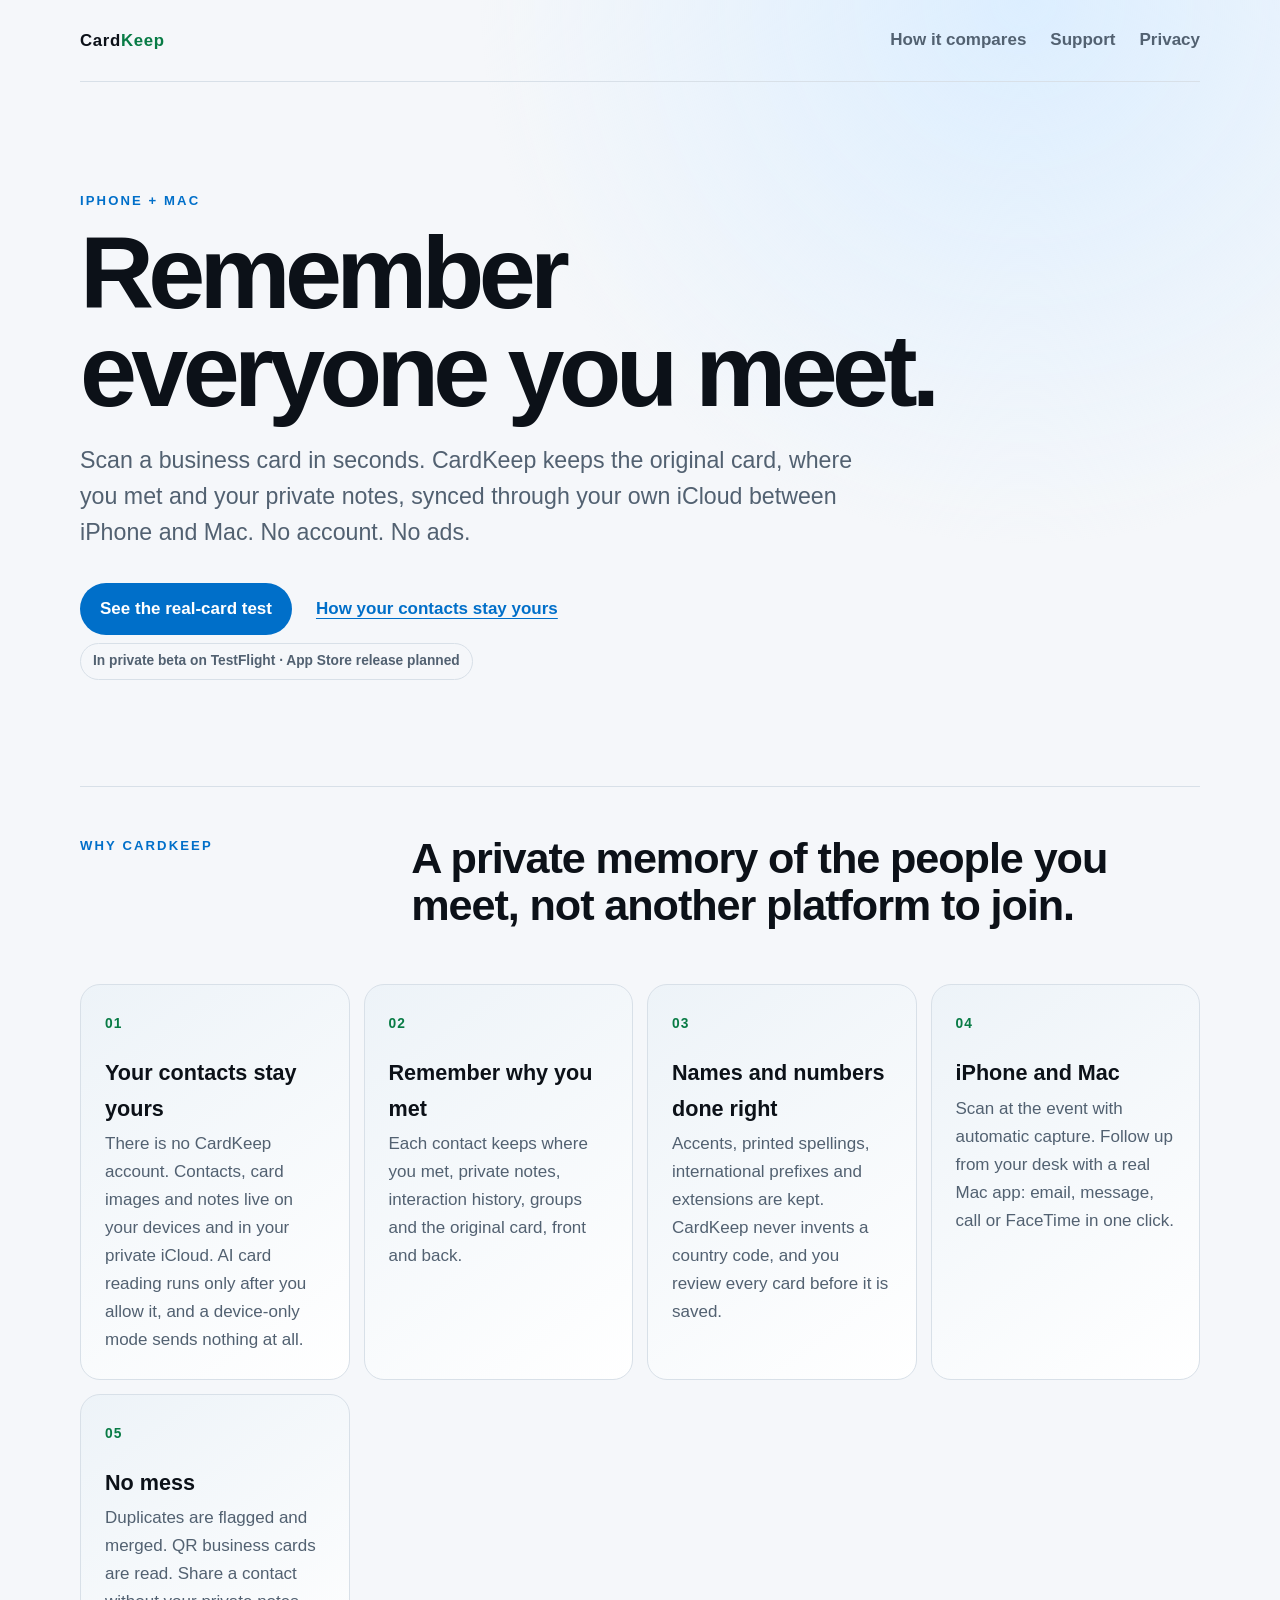
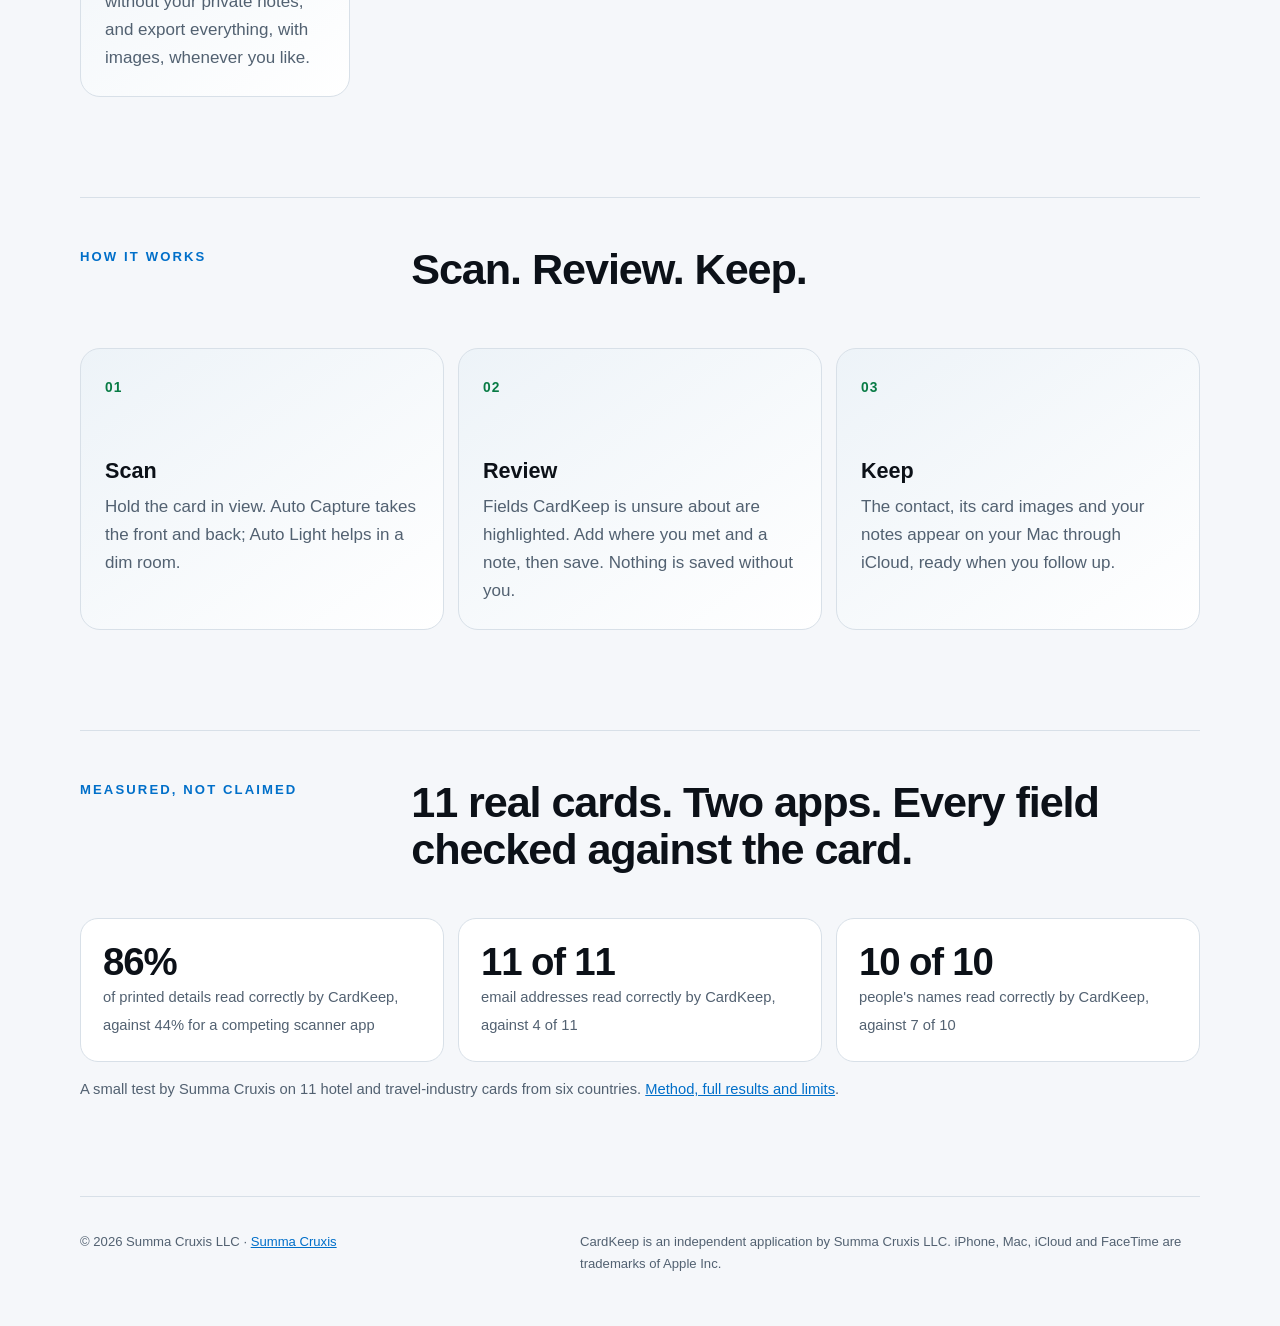
==== cardkeep/index.html @ 141b4f5b "Add CardKeep product, comparison, support and privacy pages Co-Authored-By: Claude Opus 5.5 <noreply" ====
<!doctype html>
<html lang="en">
<head>
  <meta charset="utf-8">
  <meta name="viewport" content="width=device-width, initial-scale=1">
  <meta name="description" content="CardKeep turns business cards into private, accurate contacts on iPhone and Mac, with the original card, where you met, and your notes kept in your own iCloud.">
  <title>CardKeep — Remember everyone you meet</title>
  <link rel="stylesheet" href="../styles.css">
  <link rel="stylesheet" href="cardkeep.css">
</head>
<body>
  <header class="site-header">
    <a class="wordmark" href="index.html" aria-label="CardKeep home">Card<span>Keep</span></a>
    <nav aria-label="CardKeep navigation">
      <a href="compare.html">How it compares</a>
      <a href="support.html">Support</a>
      <a href="privacy.html">Privacy</a>
    </nav>
  </header>

  <main>
    <section class="hero">
      <p class="eyebrow">iPhone + Mac</p>
      <h1>Remember everyone you meet.</h1>
      <p class="lede">Scan a business card in seconds. CardKeep keeps the original card, where you met and your private notes, synced through your own iCloud between iPhone and Mac. No account. No ads.</p>
      <div class="hero-actions">
        <a class="button" href="compare.html">See the real-card test</a>
        <a class="text-link" href="privacy.html">How your contacts stay yours</a>
      </div>
      <p class="status">In private beta on TestFlight · App Store release planned</p>
    </section>

    <section class="workflow" aria-labelledby="why-heading">
      <div class="section-heading">
        <p class="eyebrow">Why CardKeep</p>
        <h2 id="why-heading">A private memory of the people you meet, not another platform to join.</h2>
      </div>
      <div class="cards five">
        <article>
          <span class="number">01</span>
          <h3>Your contacts stay yours</h3>
          <p>There is no CardKeep account. Contacts, card images and notes live on your devices and in your private iCloud. AI card reading runs only after you allow it, and a device-only mode sends nothing at all.</p>
        </article>
        <article>
          <span class="number">02</span>
          <h3>Remember why you met</h3>
          <p>Each contact keeps where you met, private notes, interaction history, groups and the original card, front and back.</p>
        </article>
        <article>
          <span class="number">03</span>
          <h3>Names and numbers done right</h3>
          <p>Accents, printed spellings, international prefixes and extensions are kept. CardKeep never invents a country code, and you review every card before it is saved.</p>
        </article>
        <article>
          <span class="number">04</span>
          <h3>iPhone and Mac</h3>
          <p>Scan at the event with automatic capture. Follow up from your desk with a real Mac app: email, message, call or FaceTime in one click.</p>
        </article>
        <article>
          <span class="number">05</span>
          <h3>No mess</h3>
          <p>Duplicates are flagged and merged. QR business cards are read. Share a contact without your private notes, and export everything, with images, whenever you like.</p>
        </article>
      </div>
    </section>

    <section class="workflow" aria-labelledby="how-heading">
      <div class="section-heading">
        <p class="eyebrow">How it works</p>
        <h2 id="how-heading">Scan. Review. Keep.</h2>
      </div>
      <div class="cards">
        <article><span class="number">01</span><h3>Scan</h3><p>Hold the card in view. Auto Capture takes the front and back; Auto Light helps in a dim room.</p></article>
        <article><span class="number">02</span><h3>Review</h3><p>Fields CardKeep is unsure about are highlighted. Add where you met and a note, then save. Nothing is saved without you.</p></article>
        <article><span class="number">03</span><h3>Keep</h3><p>The contact, its card images and your notes appear on your Mac through iCloud, ready when you follow up.</p></article>
      </div>
    </section>

    <section class="band" aria-labelledby="test-heading">
      <div class="section-heading">
        <p class="eyebrow">Measured, not claimed</p>
        <h2 id="test-heading">11 real cards. Two apps. Every field checked against the card.</h2>
      </div>
      <div class="stat-row">
        <div class="stat"><b>86%</b><span>of printed details read correctly by CardKeep, against 44% for a competing scanner app</span></div>
        <div class="stat"><b>11 of 11</b><span>email addresses read correctly by CardKeep, against 4 of 11</span></div>
        <div class="stat"><b>10 of 10</b><span>people's names read correctly by CardKeep, against 7 of 10</span></div>
      </div>
      <p class="fine">A small test by Summa Cruxis on 11 hotel and travel-industry cards from six countries. <a href="compare.html">Method, full results and limits</a>.</p>
    </section>
  </main>

  <footer>
    <p>© 2026 Summa Cruxis LLC · <a href="../index.html">Summa Cruxis</a></p>
    <p>CardKeep is an independent application by Summa Cruxis LLC. iPhone, Mac, iCloud and FaceTime are trademarks of Apple Inc.</p>
  </footer>
</body>
</html>
---- styles.css ----
:root {
  color-scheme: light dark;
  --bg: #090b0f;
  --surface: #12161d;
  --surface-2: #1a2029;
  --text: #f5f7fa;
  --muted: #aab3c1;
  --line: #2b3441;
  --blue: #59adff;
  --green: #4ed68c;
  --max: 1120px;
  font-family: -apple-system, BlinkMacSystemFont, "SF Pro Display", "Helvetica Neue", sans-serif;
}

* { box-sizing: border-box; }
html { background: var(--bg); color: var(--text); }
body { margin: 0; min-height: 100vh; background: radial-gradient(circle at 80% 0%, #13253a 0, transparent 34rem), var(--bg); font-size: 17px; line-height: 1.65; }
a { color: var(--blue); }
.site-header, main, footer { width: min(calc(100% - 40px), var(--max)); margin-inline: auto; }
.site-header { min-height: 82px; display: flex; align-items: center; justify-content: space-between; border-bottom: 1px solid var(--line); }
.wordmark { color: var(--text); text-decoration: none; font-size: 1.05rem; font-weight: 700; letter-spacing: .04em; }
.wordmark span { color: var(--blue); }
nav { display: flex; gap: 24px; }
nav a { color: var(--muted); text-decoration: none; font-weight: 600; }
nav a:hover, nav a[aria-current="page"] { color: var(--text); }
.hero { padding: 108px 0 92px; max-width: 900px; }
.eyebrow { margin: 0 0 12px; color: var(--blue); font-size: .82rem; font-weight: 800; letter-spacing: .16em; text-transform: uppercase; }
h1 { max-width: 880px; margin: 0; font-size: clamp(3rem, 8vw, 6.5rem); line-height: .96; letter-spacing: -.055em; }
.lede { max-width: 790px; color: var(--muted); font-size: clamp(1.12rem, 2.5vw, 1.45rem); line-height: 1.55; }
.hero-actions { display: flex; align-items: center; gap: 24px; margin-top: 32px; }
.button { display: inline-block; border-radius: 999px; padding: 12px 20px; background: var(--blue); color: #05101b; text-decoration: none; font-weight: 800; }
.text-link { font-weight: 700; text-underline-offset: 4px; }
.workflow { padding: 48px 0 100px; border-top: 1px solid var(--line); }
.section-heading { display: grid; grid-template-columns: .55fr 1.45fr; gap: 32px; align-items: start; }
h2 { margin: 0 0 12px; font-size: clamp(1.7rem, 4vw, 2.7rem); line-height: 1.1; letter-spacing: -.025em; }
.cards { display: grid; grid-template-columns: repeat(3, 1fr); gap: 14px; margin-top: 42px; }
.cards article { min-height: 250px; padding: 24px; border: 1px solid var(--line); border-radius: 20px; background: linear-gradient(145deg, var(--surface-2), var(--surface)); }
.cards h3 { margin: 52px 0 4px; font-size: 1.35rem; }
.cards p { margin: 0; color: var(--muted); }
.number { color: var(--green); font-size: .86rem; font-weight: 800; letter-spacing: .08em; }
.document { max-width: 860px; padding: 82px 0 100px; }
.document h1 { font-size: clamp(2.8rem, 7vw, 5.2rem); }
.document section { margin-top: 54px; padding-top: 34px; border-top: 1px solid var(--line); }
.document li { margin: 12px 0; padding-left: 8px; }
.document strong { color: var(--text); }
.notice { margin-top: 28px; padding: 18px 20px; border-left: 4px solid var(--green); border-radius: 8px; background: var(--surface); }
details { margin-top: 12px; border: 1px solid var(--line); border-radius: 12px; background: var(--surface); padding: 14px 16px; }
summary { cursor: pointer; font-weight: 700; }
details p, .legal p { color: var(--muted); }
footer { display: flex; justify-content: space-between; gap: 30px; padding: 34px 0 52px; border-top: 1px solid var(--line); color: var(--muted); font-size: .82rem; }
footer p { max-width: 620px; margin: 0; }

@media (max-width: 760px) {
  body { font-size: 16px; }
  .site-header, main, footer { width: min(calc(100% - 28px), var(--max)); }
  .hero { padding: 70px 0 64px; }
  .hero-actions, footer { align-items: flex-start; flex-direction: column; }
  .section-heading, .cards { grid-template-columns: 1fr; }
  .cards article { min-height: 210px; }
  .cards h3 { margin-top: 34px; }
  .document { padding-top: 58px; }
}

@media (prefers-color-scheme: light) {
  :root { --bg: #f5f7fa; --surface: #fff; --surface-2: #edf3f8; --text: #0c1118; --muted: #526171; --line: #d8e0e8; --blue: #006fc9; --green: #087b45; }
  body { background: radial-gradient(circle at 80% 0%, #dceeff 0, transparent 34rem), var(--bg); }
  .button { color: #fff; }
}
---- cardkeep/cardkeep.css ----
/* CardKeep pages: extends ../styles.css. */
.wordmark span { color: var(--green); }
.status { display: inline-block; margin-top: 8px; padding: 6px 12px; border: 1px solid var(--line); border-radius: 999px; color: var(--muted); font-size: .86rem; font-weight: 700; }
.cards.five { grid-template-columns: repeat(auto-fit, minmax(230px, 1fr)); }
.cards.five article { min-height: 0; }
.cards.five h3 { margin-top: 18px; }
.band { padding: 48px 0 80px; border-top: 1px solid var(--line); }
.compare { width: 100%; border-collapse: collapse; margin-top: 28px; font-size: .95rem; }
.compare th, .compare td { padding: 12px 10px; border-bottom: 1px solid var(--line); text-align: left; vertical-align: top; }
.compare thead th { color: var(--muted); font-size: .78rem; letter-spacing: .08em; text-transform: uppercase; }
.compare td:first-child { font-weight: 700; }
.compare .us { color: var(--text); }
.compare .them { color: var(--muted); }
.table-wrap { overflow-x: auto; }
.results td.num { white-space: nowrap; font-variant-numeric: tabular-nums; }
.bar { display: block; height: 8px; margin-top: 6px; border-radius: 4px; background: var(--line); overflow: hidden; min-width: 90px; }
.bar i { display: block; height: 100%; border-radius: 4px; }
.bar.ck i { background: var(--green); }
.bar.other i { background: var(--muted); }
.stat-row { display: grid; grid-template-columns: repeat(auto-fit, minmax(200px, 1fr)); gap: 14px; margin-top: 32px; }
.stat { padding: 22px; border: 1px solid var(--line); border-radius: 18px; background: var(--surface); }
.stat b { display: block; font-size: 2.4rem; line-height: 1.1; letter-spacing: -.03em; }
.stat span { color: var(--muted); font-size: .92rem; }
.fine { color: var(--muted); font-size: .92rem; }
.steps { padding-left: 1.2rem; }
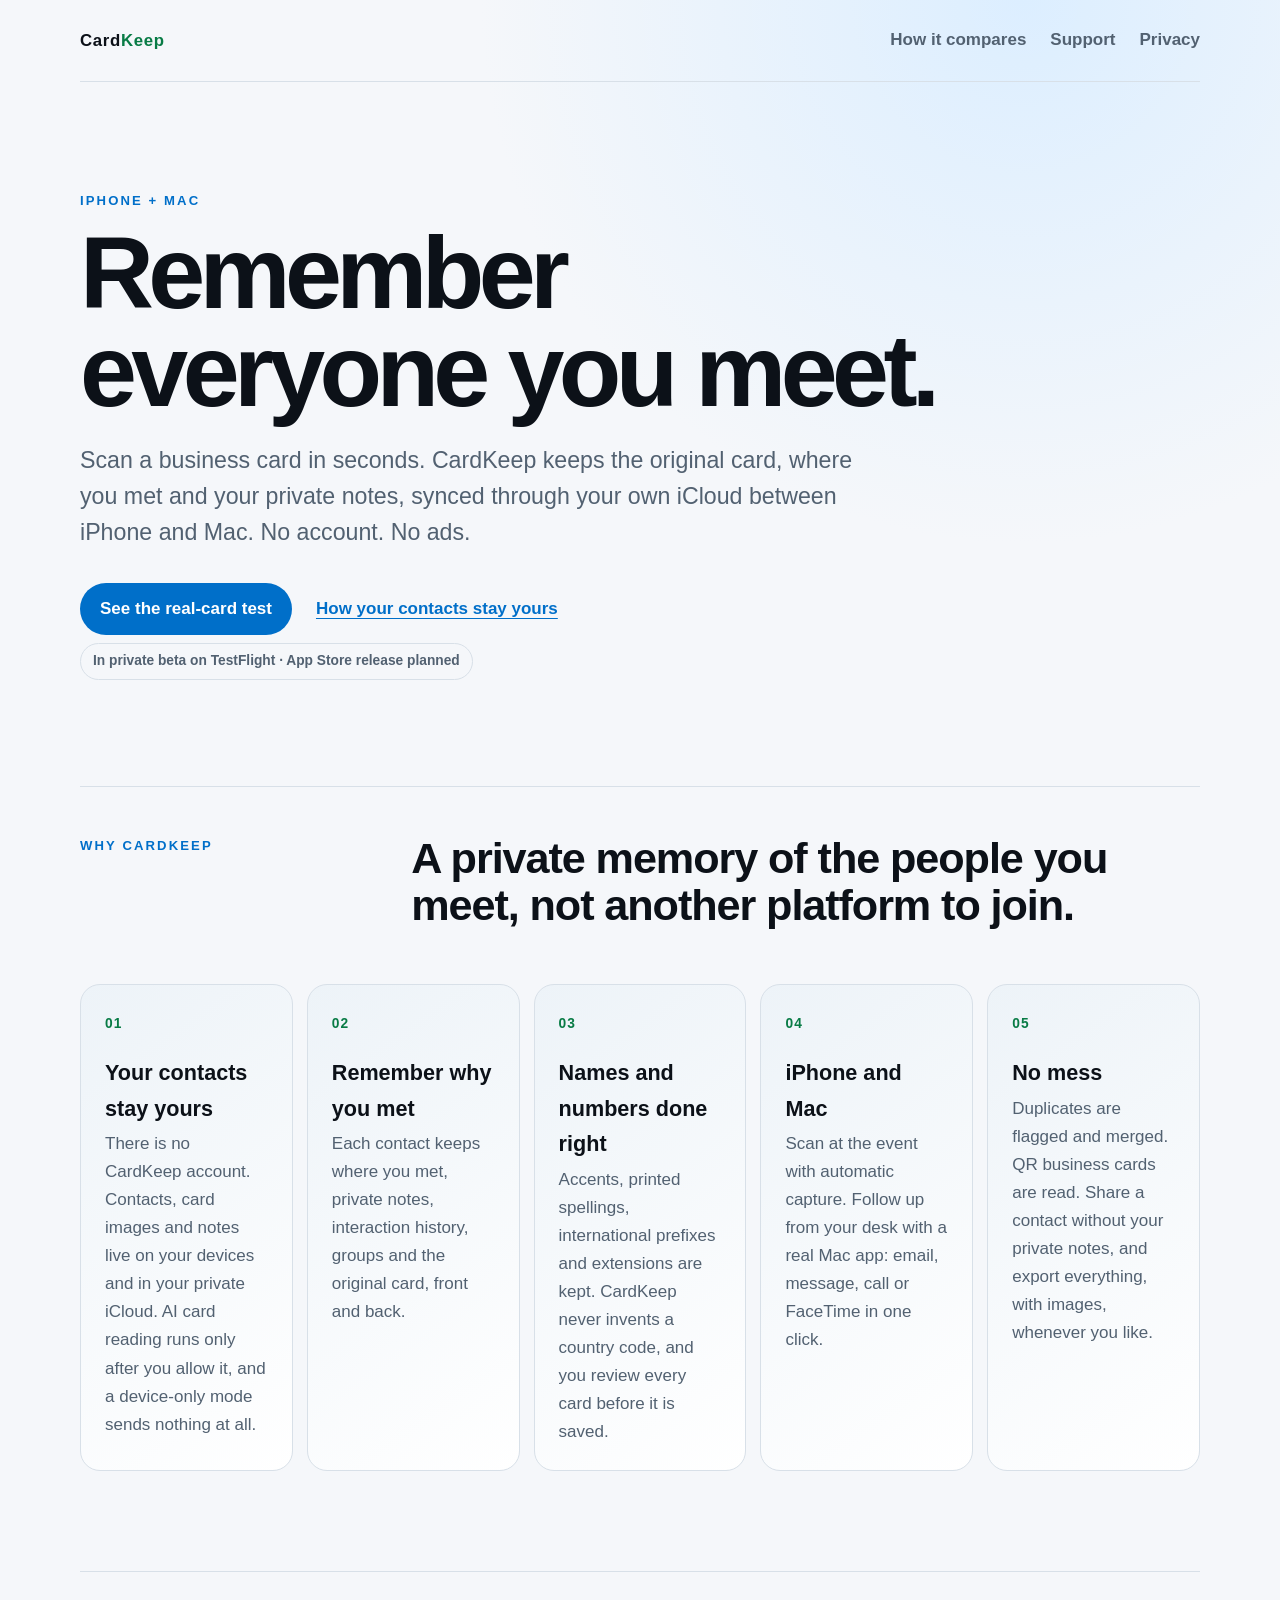
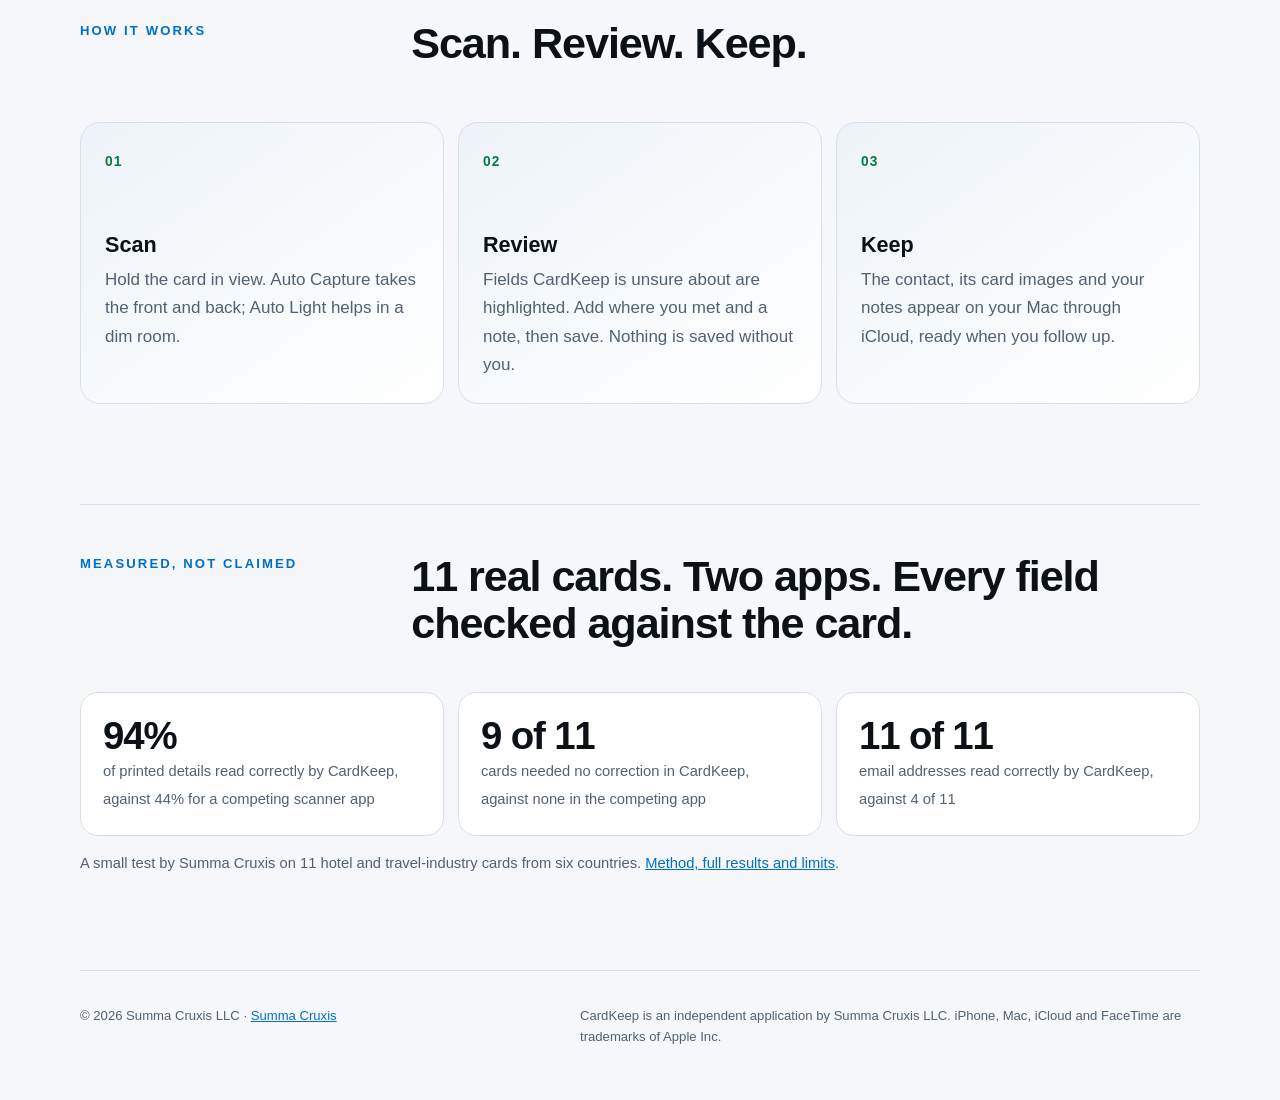
==== commit e4442450: "Show the build 289 rescan in the CardKeep comparison Co-Authored-By: Claude Opus 5.5 <noreply@anthro" ====
--- a/cardkeep/index.html
+++ b/cardkeep/index.html
@@ -82,9 +82,9 @@
         <h2 id="test-heading">11 real cards. Two apps. Every field checked against the card.</h2>
       </div>
       <div class="stat-row">
-        <div class="stat"><b>86%</b><span>of printed details read correctly by CardKeep, against 44% for a competing scanner app</span></div>
+        <div class="stat"><b>94%</b><span>of printed details read correctly by CardKeep, against 44% for a competing scanner app</span></div>
+        <div class="stat"><b>9 of 11</b><span>cards needed no correction in CardKeep, against none in the competing app</span></div>
         <div class="stat"><b>11 of 11</b><span>email addresses read correctly by CardKeep, against 4 of 11</span></div>
-        <div class="stat"><b>10 of 10</b><span>people's names read correctly by CardKeep, against 7 of 10</span></div>
       </div>
       <p class="fine">A small test by Summa Cruxis on 11 hotel and travel-industry cards from six countries. <a href="compare.html">Method, full results and limits</a>.</p>
     </section>
--- a/cardkeep/cardkeep.css
+++ b/cardkeep/cardkeep.css
@@ -1,7 +1,7 @@
 /* CardKeep pages: extends ../styles.css. */
 .wordmark span { color: var(--green); }
 .status { display: inline-block; margin-top: 8px; padding: 6px 12px; border: 1px solid var(--line); border-radius: 999px; color: var(--muted); font-size: .86rem; font-weight: 700; }
-.cards.five { grid-template-columns: repeat(auto-fit, minmax(230px, 1fr)); }
+.cards.five { grid-template-columns: repeat(auto-fit, minmax(190px, 1fr)); }
 .cards.five article { min-height: 0; }
 .cards.five h3 { margin-top: 18px; }
 .band { padding: 48px 0 80px; border-top: 1px solid var(--line); }
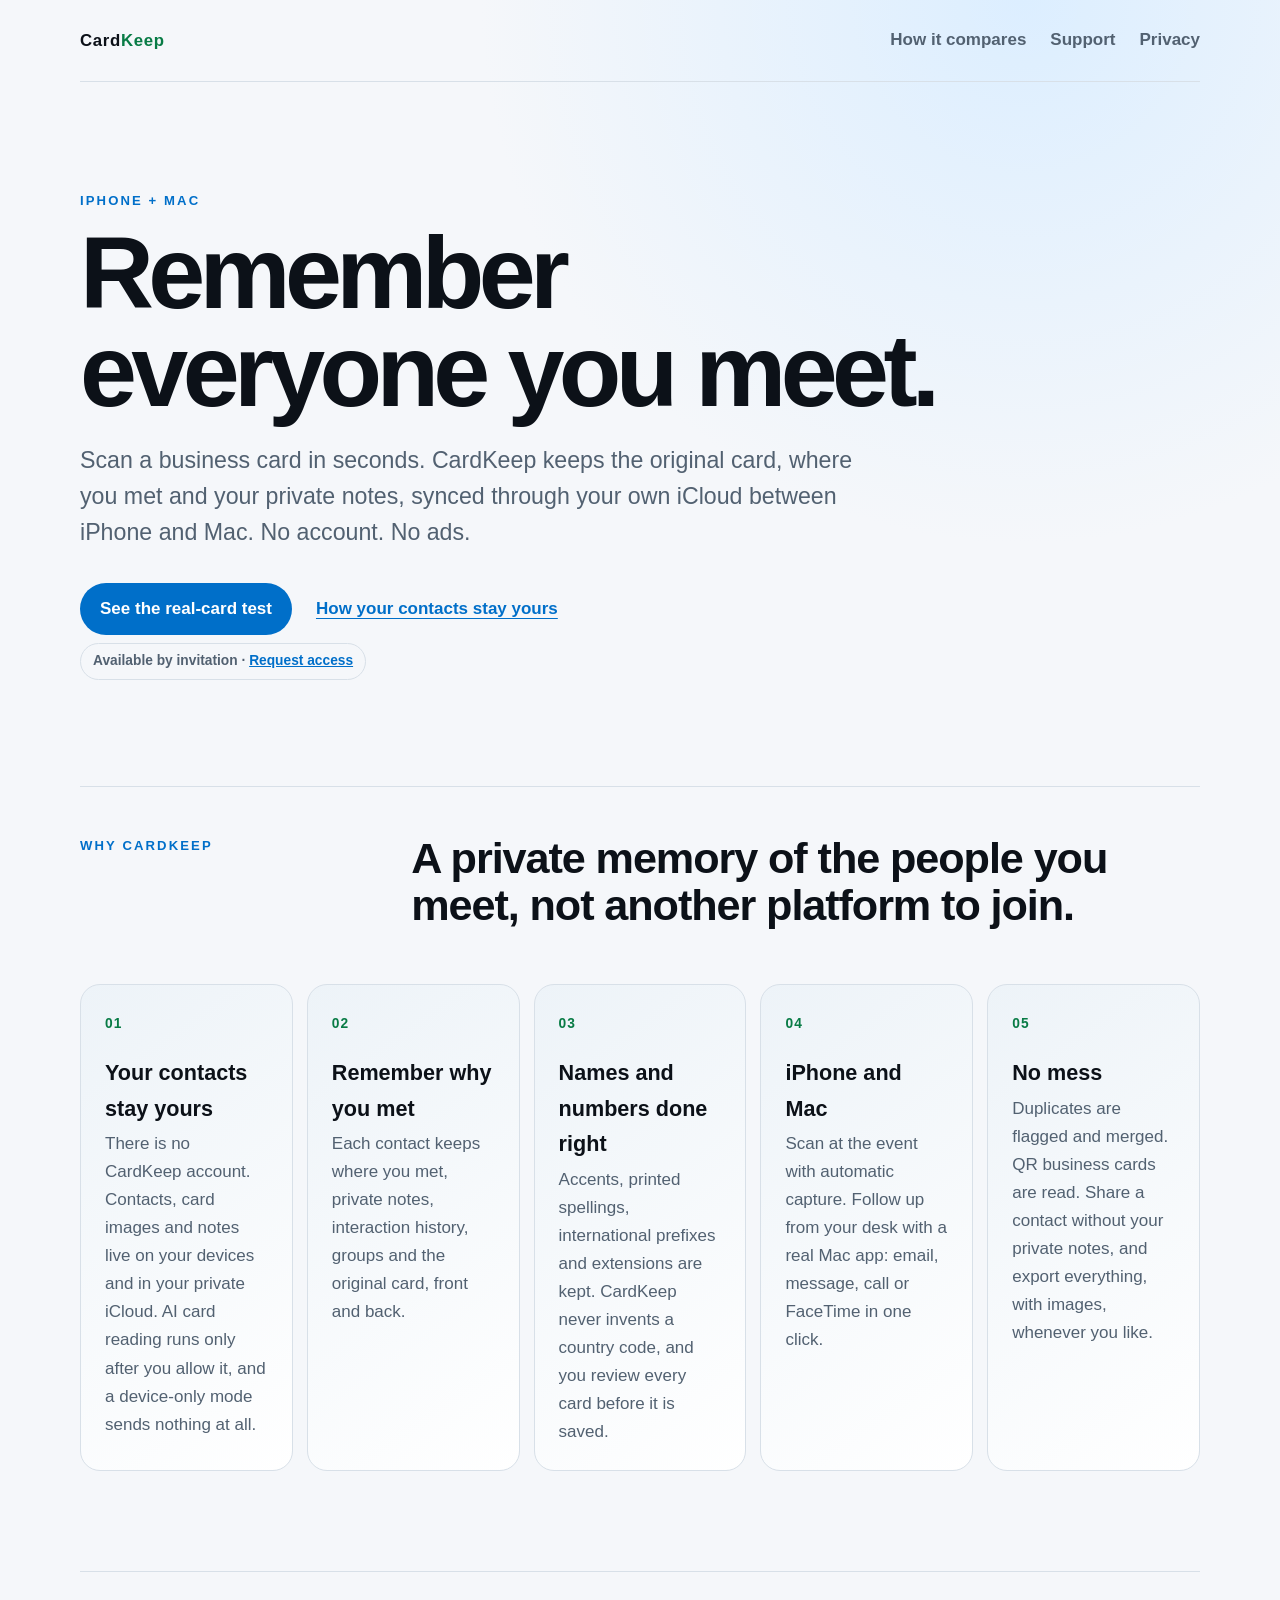
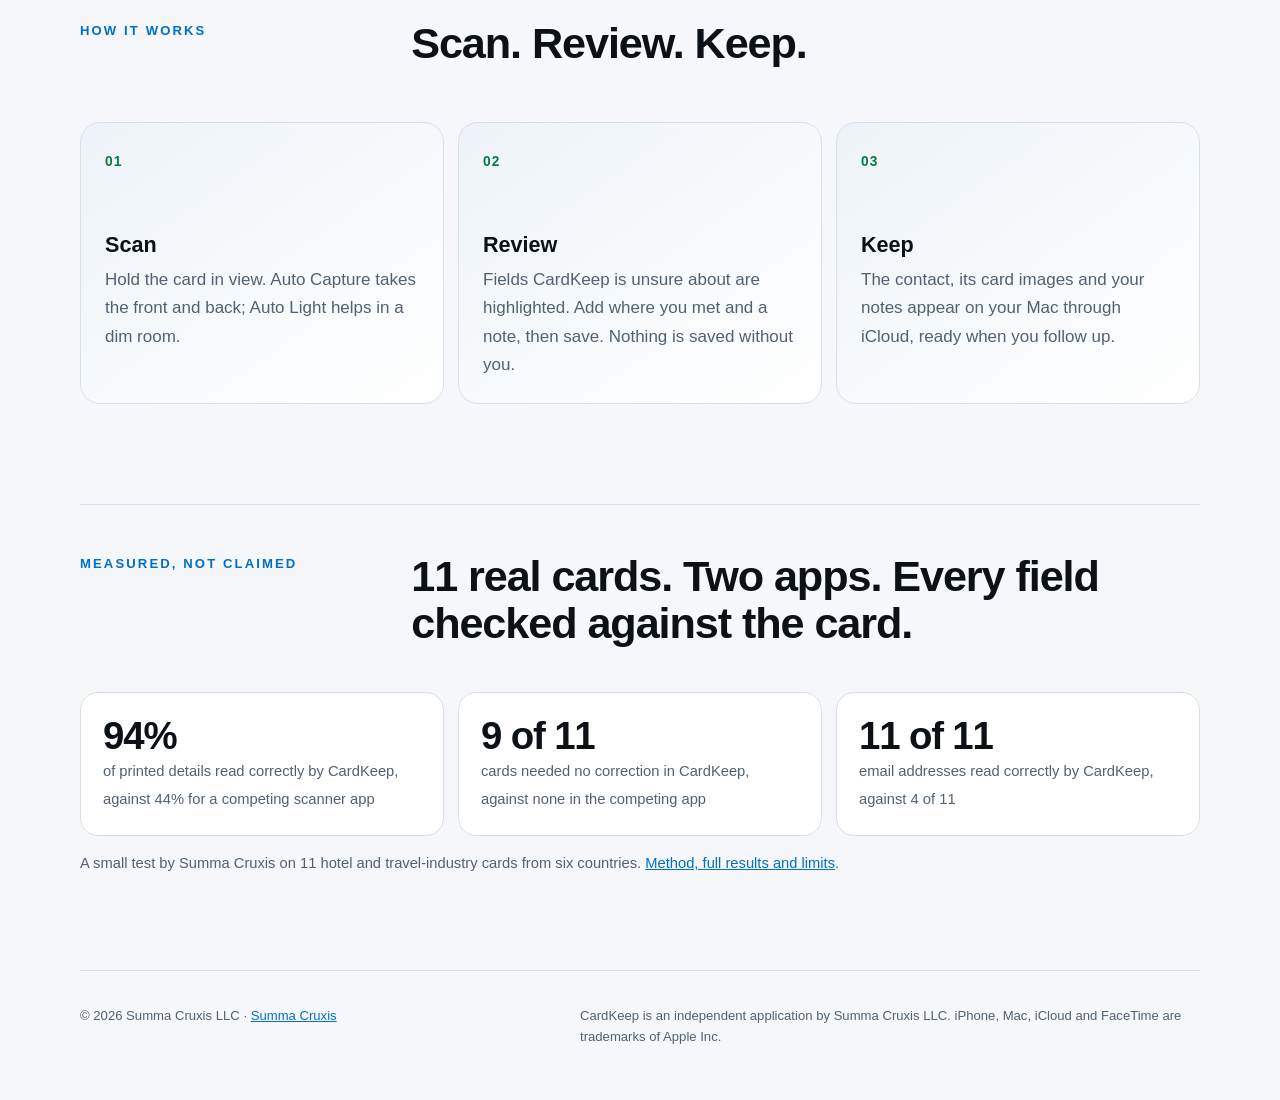
==== commit f7a0a0ec: "Describe CardKeep as available by invitation Co-Authored-By: Claude Opus 5.5 <noreply@anthropic.com>" ====
--- a/cardkeep/index.html
+++ b/cardkeep/index.html
@@ -27,7 +27,7 @@
         <a class="button" href="compare.html">See the real-card test</a>
         <a class="text-link" href="privacy.html">How your contacts stay yours</a>
       </div>
-      <p class="status">In private beta on TestFlight · App Store release planned</p>
+      <p class="status">Available by invitation · <a href="mailto:support@summacruxis.com?subject=CardKeep%20access%20request">Request access</a></p>
     </section>
 
     <section class="workflow" aria-labelledby="why-heading">
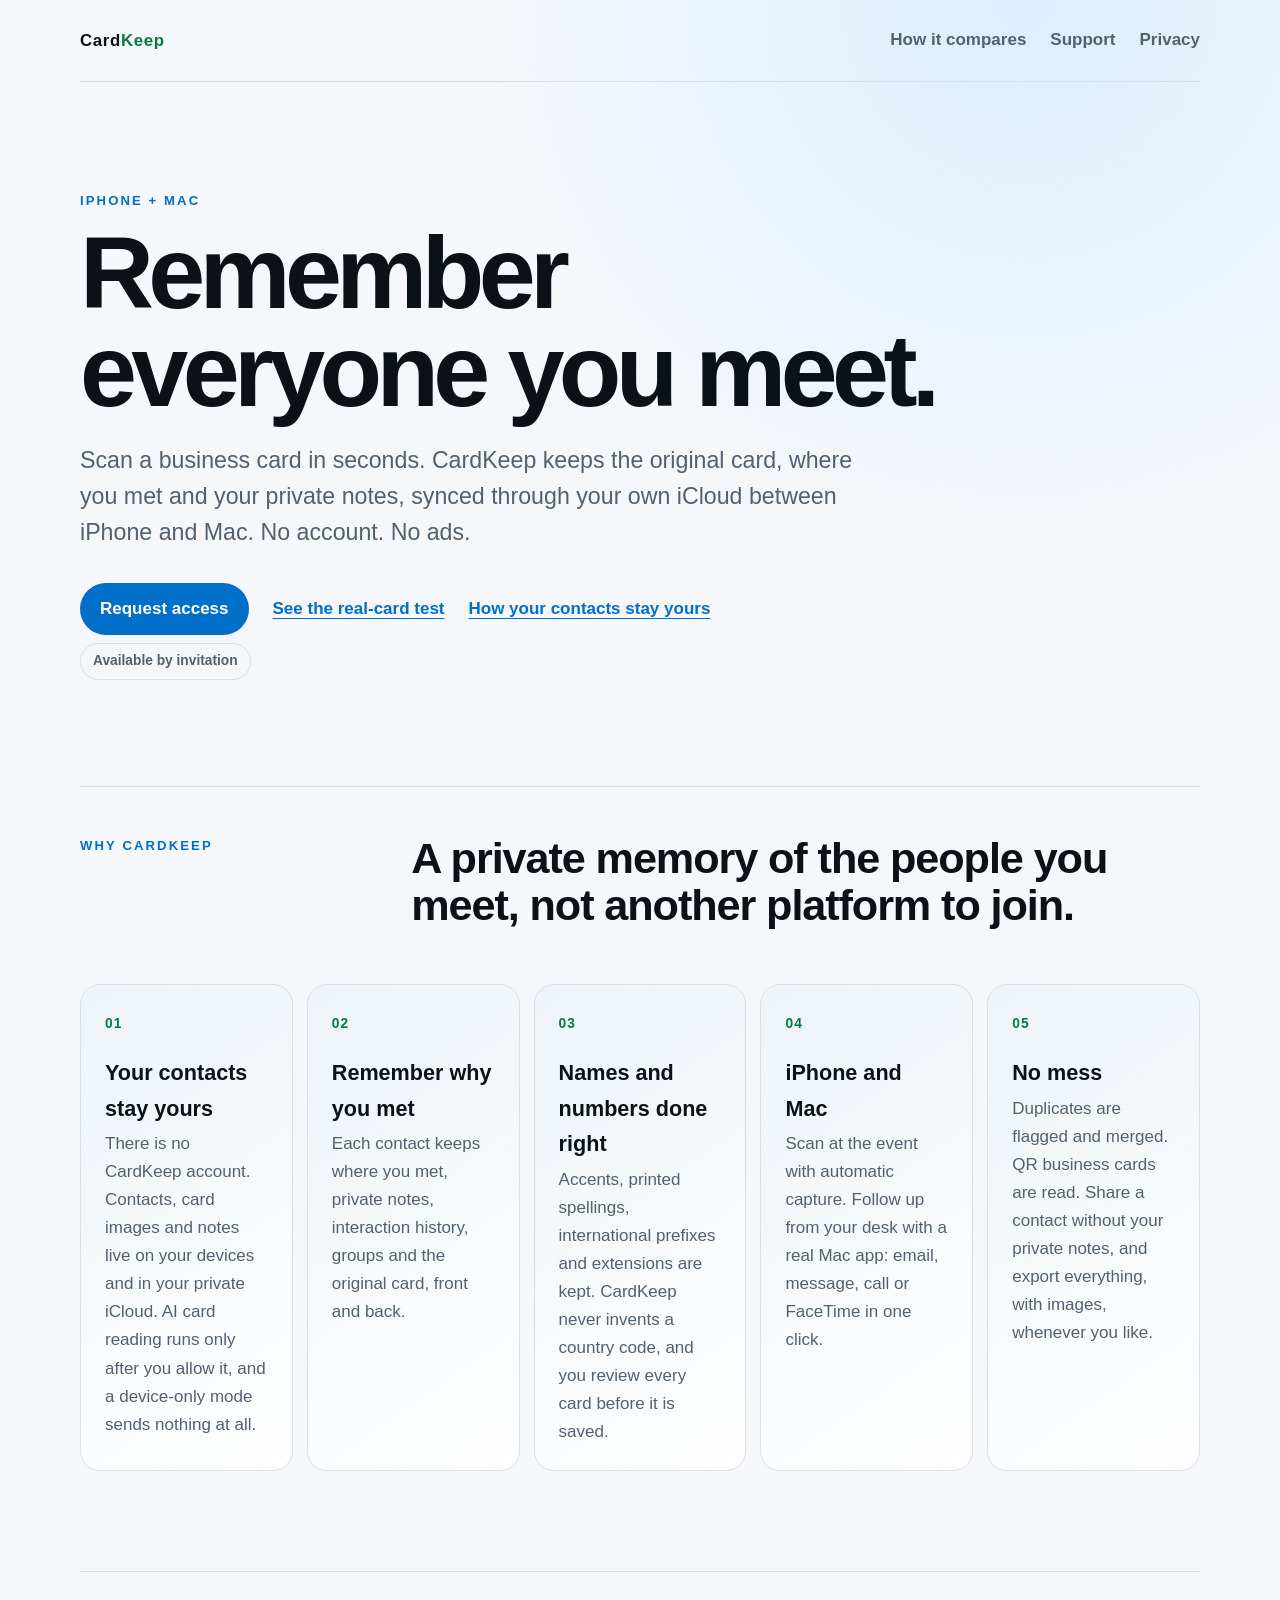
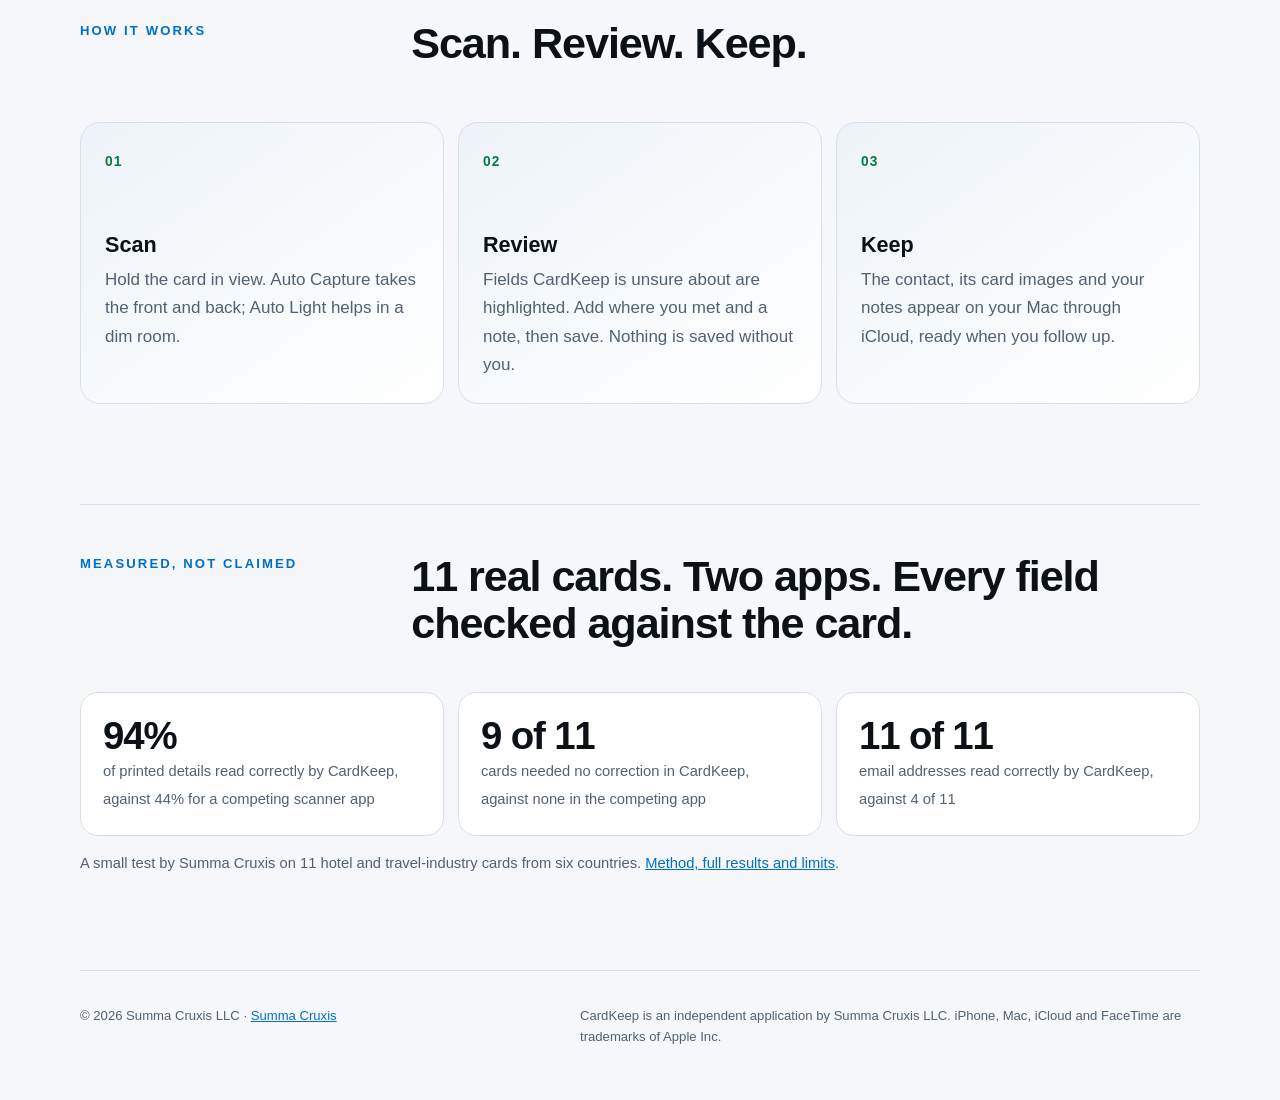
==== commit 855758f8: "Make Request access the primary CardKeep button Co-Authored-By: Claude Opus 5.5 <noreply@anthropic.c" ====
--- a/cardkeep/index.html
+++ b/cardkeep/index.html
@@ -24,10 +24,11 @@
       <h1>Remember everyone you meet.</h1>
       <p class="lede">Scan a business card in seconds. CardKeep keeps the original card, where you met and your private notes, synced through your own iCloud between iPhone and Mac. No account. No ads.</p>
       <div class="hero-actions">
-        <a class="button" href="compare.html">See the real-card test</a>
+        <a class="button" href="mailto:support@summacruxis.com?subject=CardKeep%20access%20request">Request access</a>
+        <a class="text-link" href="compare.html">See the real-card test</a>
         <a class="text-link" href="privacy.html">How your contacts stay yours</a>
       </div>
-      <p class="status">Available by invitation · <a href="mailto:support@summacruxis.com?subject=CardKeep%20access%20request">Request access</a></p>
+      <p class="status">Available by invitation</p>
     </section>
 
     <section class="workflow" aria-labelledby="why-heading">
